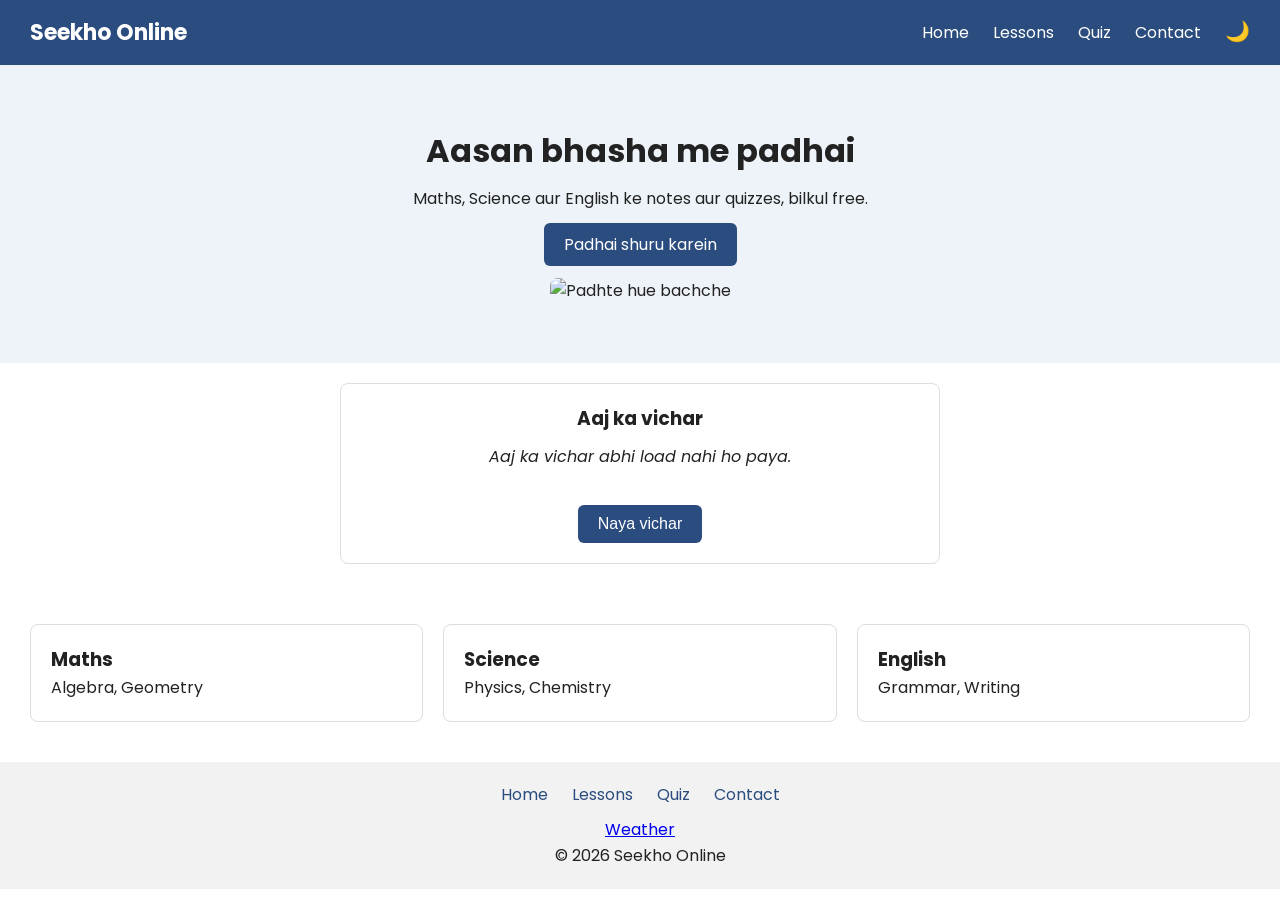
==== index.html @ 1260891e "Add files via upload" ====
<!DOCTYPE html>
<html lang="hi">

<head>
  <meta charset="UTF-8">
  <meta name="viewport" content="width=device-width, initial-scale=1.0">
  <title>Seekho Online</title>
  <meta name="description" content="Maths, Science aur English ke free notes aur quizzes, aasan bhasha me.">
<meta property="og:title" content="Seekho Online">
<meta property="og:description" content="Free notes aur quizzes, school ke students ke liye.">
<link rel="icon" href="data:image/svg+xml,<svg xmlns=%22http://www.w3.org/2000/svg%22 viewBox=%220 0 100 100%22><text y=%22.9em%22 font-size=%2290%22>📚</text></svg>">

<link rel="preconnect" href="https://fonts.googleapis.com">
<link rel="preconnect" href="https://fonts.gstatic.com" crossorigin>
<link href="https://fonts.googleapis.com/css2?family=Poppins:wght@400;600&display=swap" rel="stylesheet">
  <link rel="stylesheet" href="css/style.css">
</head>

<body>

  <header>
    <h1>Seekho Online</h1>
    <button id="menu-btn" aria-label="Menu">☰</button>
    <nav id="menu">
      <a href="index.html">Home</a>
      <a href="lessons.html">Lessons</a>
      <a href="quiz.html">Quiz</a>
      <a href="contact.html">Contact</a>
      <button id="theme-btn" aria-label="Dark mode">🌙</button>
    </nav>
  </header>

  <main>
    <section class="hero">
      <h2>Aasan bhasha me padhai</h2>
      <p>Maths, Science aur English ke notes aur quizzes, bilkul free.</p>
      <a class="btn" href="lessons.html">Padhai shuru karein</a>
      <br>
  <img src="https://cpschool.edu.in/wp-content/uploads/elementor/thumbs/CBSE-School-rpfehbsnw2nti6j7yfsm6spt6lxiiz3v4mn1lqdlkg.jpg" alt="Padhte hue bachche" class="hero-img">
    </section>

    <section class="quote-box">
      <h3>Aaj ka vichar</h3>
      <p id="quote-text">Load ho raha hai...</p>
      <small id="quote-author"></small>
      <br>
<button id="new-quote" class="btn">Naya vichar</button>
    </section>

    <section class="subjects">
      <div class="card">
        <h3>Maths</h3>
        <p>Algebra, Geometry</p>
      </div>
      <div class="card">
        <h3>Science</h3>
        <p>Physics, Chemistry</p>
      </div>
      <div class="card">
        <h3>English</h3>
        <p>Grammar, Writing</p>
      </div>
    </section>
  </main>

  <footer>
  <nav class="footer-links">
    <a href="index.html">Home</a>
    <a href="lessons.html">Lessons</a>
    <a href="quiz.html">Quiz</a>
    <a href="contact.html">Contact</a>
  </nav>
  <a href="weather.html">Weather</a>
  <p>&copy; 2026 Seekho Online</p>
</footer>

  <script src="js/script.js"></script>
  <script src="js/quote.js"></script>

</body>

</html>
---- css/style.css ----
* {
  margin: 0;
  padding: 0;
  box-sizing: border-box;
}

body {
  font-family: Arial, sans-serif;
  line-height: 1.6;
  color: #222;
}

header {
  background: #2b4c7e;
  color: white;
  padding: 15px 30px;
  display: flex;
  justify-content: space-between;
  align-items: center;
}

nav a {
  color: white;
  text-decoration: none;
  margin-left: 20px;
}

nav a:hover {
  text-decoration: underline;
}

.hero {
  text-align: center;
  padding: 60px 20px;
  background: #eef3fa;
}

.hero p {
  margin: 10px 0 20px;
}

.btn {
  background: #2b4c7e;
  color: white;
  padding: 10px 20px;
  border-radius: 6px;
  text-decoration: none;
}

.subjects {
  display: flex;
  gap: 20px;
  padding: 40px 30px;
  flex-wrap: wrap;
}

.card {
  flex: 1;
  min-width: 200px;
  padding: 20px;
  border: 1px solid #ddd;
  border-radius: 8px;
}

footer {
  text-align: center;
  padding: 20px;
  background: #f2f2f2;
}

#menu-btn {
  display: none;
  background: none;
  border: none;
  color: white;
  font-size: 28px;
  cursor: pointer;
}

@media (max-width: 600px) {
  header {
    flex-wrap: wrap;
  }

  #menu-btn {
    display: block;
  }

  nav {
    display: none;
    width: 100%;
  }

  nav.open {
    display: block;
  }

  nav a {
    display: block;
    margin: 0;
    padding: 10px 0;
  }


  .lessons {
    max-width: 800px;
    margin: 30px auto;
    padding: 0 20px;
  }

  .lesson {
    margin-bottom: 30px;
    padding: 20px;
    border-left: 4px solid #2b4c7e;
    background: #f9fbfe;
  }

  .lesson h2 {
    margin-bottom: 10px;
  }

  .lesson ul {
    margin-left: 20px;
  }
}

.quiz-box {
  max-width: 600px;
  margin: 30px auto;
  padding: 0 20px;
}

#progress {
  color: #666;
  margin-bottom: 10px;
}

#options button {
  display: block;
  width: 100%;
  text-align: left;
  padding: 12px;
  margin: 10px 0;
  border: 1px solid #ccc;
  border-radius: 6px;
  background: white;
  font-size: 16px;
  cursor: pointer;
}

#options button:hover {
  background: #eef3fa;
}

#options button.sahi {
  background: #c8f7c5;
  border-color: green;
}

#options button.galat {
  background: #f7c5c5;
  border-color: red;
}

#feedback {
  margin: 15px 0;
  font-weight: bold;
}

.btn {
  border: none;
  cursor: pointer;
  font-size: 16px;
}

.contact-box {
  max-width: 500px;
  margin: 30px auto;
  padding: 0 20px;
}

.contact-box label {
  display: block;
  margin-top: 15px;
  font-weight: bold;
}

.contact-box input,
.contact-box textarea {
  width: 100%;
  padding: 10px;
  margin-top: 5px;
  border: 1px solid #ccc;
  border-radius: 6px;
  font-size: 16px;
  font-family: inherit;
}

.contact-box input.invalid,
.contact-box textarea.invalid {
  border-color: red;
}

.error {
  color: red;
  display: block;
  min-height: 18px;
}

#contact-form .btn {
  margin-top: 15px;
}

#success {
  margin-top: 20px;
  color: green;
  font-weight: bold;
}

#theme-btn {
  background: none;
  border: none;
  font-size: 20px;
  cursor: pointer;
  margin-left: 20px;
}

body.dark {
  background: #121212;
  color: #eee;
}

body.dark .hero {
  background: #1e1e1e;
}

body.dark .card,
body.dark .lesson {
  background: #1e1e1e;
  border-color: #444;
}

body.dark #options button {
  background: #1e1e1e;
  color: #eee;
  border-color: #555;
}

body.dark .contact-box input,
body.dark .contact-box textarea {
  background: #1e1e1e;
  color: #eee;
  border-color: #555;
}

body.dark footer {
  background: #1e1e1e;
}

#search {
  width: 100%;
  padding: 12px;
  margin-bottom: 20px;
  border: 1px solid #ccc;
  border-radius: 6px;
  font-size: 16px;
}

#no-result {
  color: #c00;
  font-weight: bold;
}

body.dark #search {
  background: #1e1e1e;
  color: #eee;
  border-color: #555;
}

.cat-btn {
  display: block;
  width: 100%;
  margin: 10px 0;
  padding: 14px;
}

#timer {
  font-weight: bold;
  margin-bottom: 10px;
}

#timer.urgent {
  color: red;
}

.quote-box {
  max-width: 600px;
  margin: 20px auto;
  padding: 20px;
  text-align: center;
  border: 1px solid #ddd;
  border-radius: 8px;
}

#quote-text {
  font-style: italic;
  margin: 10px 0;
}

body.dark .quote-box {
  background: #1e1e1e;
  border-color: #444;
}

body {
  font-family: "Poppins", Arial, sans-serif;
}

.card,
.lesson {
  transition: transform 0.2s, box-shadow 0.2s;
}

.card:hover {
  transform: translateY(-4px);
  box-shadow: 0 6px 16px rgba(0, 0, 0, 0.12);
}

.footer-links {
  margin-bottom: 10px;
}

.footer-links a {
  color: #2b4c7e;
  text-decoration: none;
  margin: 0 10px;
}

.footer-links a:hover {
  text-decoration: underline;
}

body.dark .footer-links a {
  color: #9ec1ff;
}

header h1 {
  font-size: 22px;
}

.hero h2 {
  font-size: 32px;
}

.hero-img {
  max-width: 100%;
  height: auto;
  border-radius: 8px;
  margin-top: 20px;
}

.card,
.lesson {
  transition: transform 0.2s, box-shadow 0.2s;
}

.card:hover {
  transform: translateY(-4px);
  box-shadow: 0 6px 16px rgba(0, 0, 0, 0.12);
}

#filter-box {
  display: flex;
  gap: 10px;
  flex-wrap: wrap;
  margin-bottom: 15px;
}

.filter-btn {
  padding: 8px 16px;
  border: 1px solid #2b4c7e;
  background: white;
  color: #2b4c7e;
  border-radius: 20px;
  cursor: pointer;
  font-size: 15px;
}

.filter-btn.active {
  background: #2b4c7e;
  color: white;
}

body.dark .filter-btn {
  background: #1e1e1e;
  color: #9ec1ff;
  border-color: #9ec1ff;
}

body.dark .filter-btn.active {
  background: #9ec1ff;
  color: #121212;
}

.weather-box {
  max-width: 500px;
  margin: 30px auto;
  padding: 0 20px;
}

.weather-search {
  display: flex;
  gap: 10px;
  margin: 15px 0;
}

.weather-search input {
  flex: 1;
  padding: 10px;
  border: 1px solid #ccc;
  border-radius: 6px;
  font-size: 16px;
  font-family: inherit;
}

#weather-msg {
  margin: 10px 0;
  font-weight: bold;
}

#weather-card {
  padding: 20px;
  text-align: center;
  border: 1px solid #ddd;
  border-radius: 8px;
  background: #eef3fa;
}

#w-temp {
  font-size: 40px;
  font-weight: bold;
  margin: 10px 0;
}

body.dark .weather-search input {
  background: #1e1e1e;
  color: #eee;
  border-color: #555;
}

body.dark #weather-card {
  background: #1e1e1e;
  border-color: #444;
}
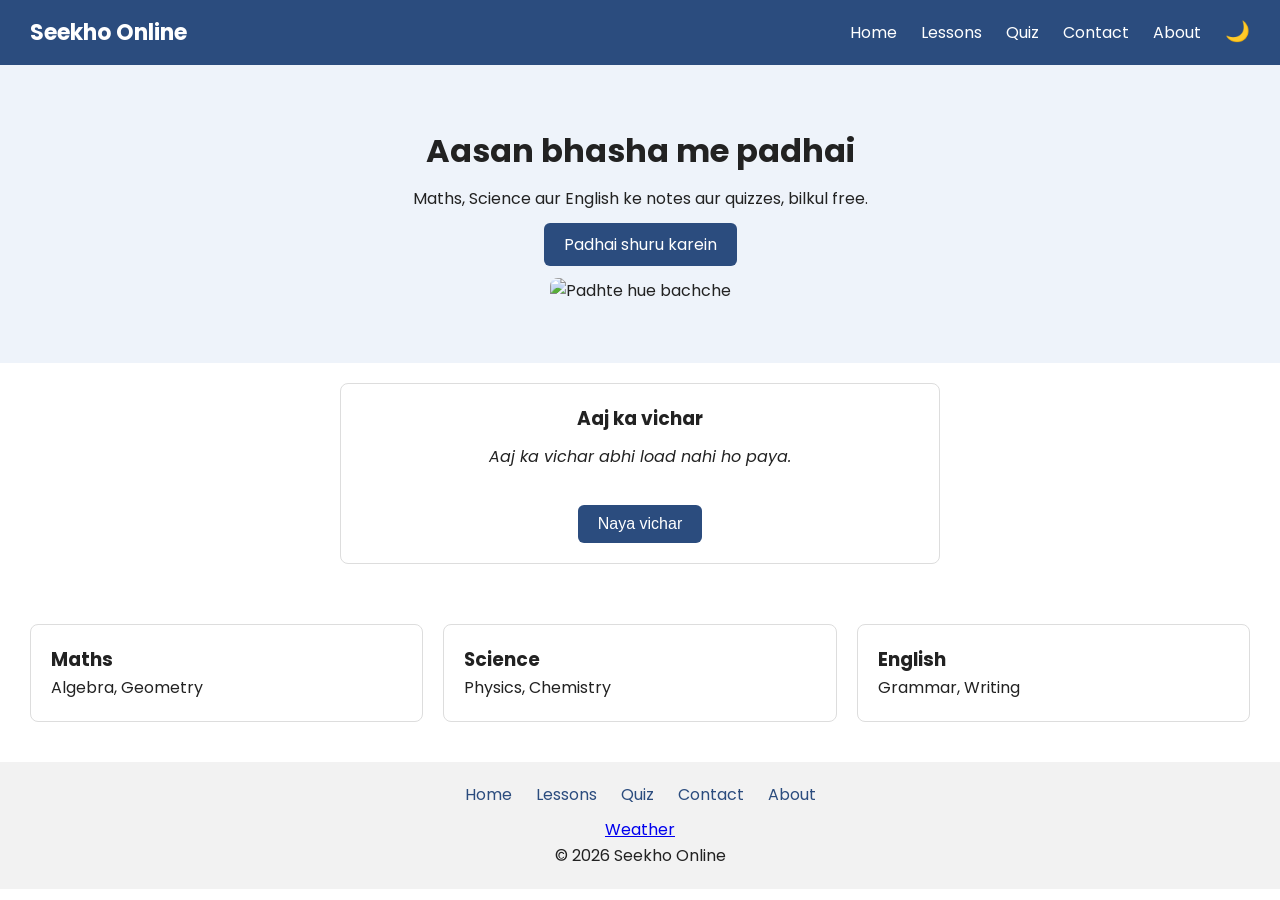
==== commit 00ff7422: "Add files via upload" ====
--- a/index.html
+++ b/index.html
@@ -26,6 +26,7 @@
       <a href="lessons.html">Lessons</a>
       <a href="quiz.html">Quiz</a>
       <a href="contact.html">Contact</a>
+      <a href="about.html">About</a>
       <button id="theme-btn" aria-label="Dark mode">🌙</button>
     </nav>
   </header>
@@ -69,6 +70,7 @@
     <a href="lessons.html">Lessons</a>
     <a href="quiz.html">Quiz</a>
     <a href="contact.html">Contact</a>
+    <a href="about.html">About</a>
   </nav>
   <a href="weather.html">Weather</a>
   <p>&copy; 2026 Seekho Online</p>
--- a/css/style.css
+++ b/css/style.css
@@ -451,4 +451,104 @@
 body.dark #weather-card {
   background: #1e1e1e;
   border-color: #444;
+}
+
+#progress-box {
+  margin-bottom: 20px;
+}
+
+#progress-text {
+  font-weight: bold;
+  margin-bottom: 6px;
+}
+
+.bar {
+  height: 12px;
+  background: #ddd;
+  border-radius: 6px;
+  overflow: hidden;
+}
+
+#bar-fill {
+  height: 100%;
+  width: 0;
+  background: #2b8a3e;
+  transition: width 0.3s;
+}
+
+.done-btn {
+  margin-top: 10px;
+  padding: 8px 14px;
+  border: 1px solid #2b4c7e;
+  background: white;
+  color: #2b4c7e;
+  border-radius: 6px;
+  cursor: pointer;
+  font-size: 14px;
+}
+
+.done-btn.done {
+  background: #2b8a3e;
+  border-color: #2b8a3e;
+  color: white;
+}
+
+body.dark .bar {
+  background: #444;
+}
+
+body.dark .done-btn {
+  background: #1e1e1e;
+  color: #9ec1ff;
+  border-color: #9ec1ff;
+}
+
+body.dark .done-btn.done {
+  background: #2b8a3e;
+  color: white;
+  border-color: #2b8a3e;
+}
+
+.read-link {
+  display: inline-block;
+  margin-top: 10px;
+  margin-right: 12px;
+  color: #2b4c7e;
+  font-weight: bold;
+  text-decoration: none;
+}
+
+.read-link:hover {
+  text-decoration: underline;
+}
+
+body.dark .read-link {
+  color: #9ec1ff;
+}
+
+.about-box {
+  max-width: 700px;
+  margin: 30px auto;
+  padding: 0 20px;
+}
+
+.about-box h2 {
+  margin-bottom: 15px;
+}
+
+.about-box h3 {
+  margin: 25px 0 8px;
+  color: #2b4c7e;
+}
+
+.about-box ul {
+  margin-left: 20px;
+}
+
+.about-box li {
+  margin-bottom: 6px;
+}
+
+body.dark .about-box h3 {
+  color: #9ec1ff;
 }
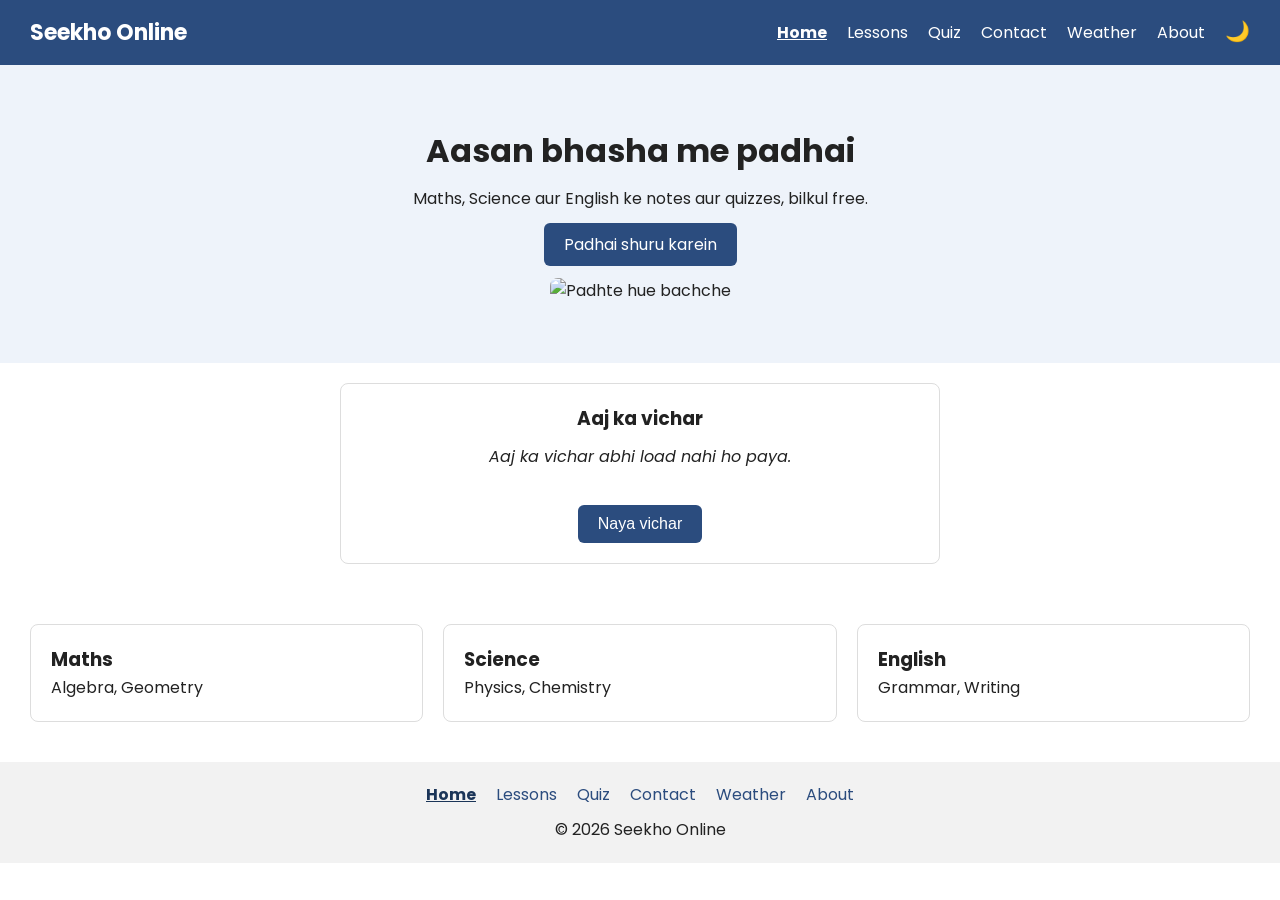
==== commit 7faadbd4: "Add files via upload" ====
--- a/index.html
+++ b/index.html
@@ -6,30 +6,20 @@
   <meta name="viewport" content="width=device-width, initial-scale=1.0">
   <title>Seekho Online</title>
   <meta name="description" content="Maths, Science aur English ke free notes aur quizzes, aasan bhasha me.">
-<meta property="og:title" content="Seekho Online">
-<meta property="og:description" content="Free notes aur quizzes, school ke students ke liye.">
-<link rel="icon" href="data:image/svg+xml,<svg xmlns=%22http://www.w3.org/2000/svg%22 viewBox=%220 0 100 100%22><text y=%22.9em%22 font-size=%2290%22>📚</text></svg>">
+  <meta property="og:title" content="Seekho Online">
+  <meta property="og:description" content="Free notes aur quizzes, school ke students ke liye.">
+  <link rel="icon"
+    href="data:image/svg+xml,<svg xmlns=%22http://www.w3.org/2000/svg%22 viewBox=%220 0 100 100%22><text y=%22.9em%22 font-size=%2290%22>📚</text></svg>">
 
-<link rel="preconnect" href="https://fonts.googleapis.com">
-<link rel="preconnect" href="https://fonts.gstatic.com" crossorigin>
-<link href="https://fonts.googleapis.com/css2?family=Poppins:wght@400;600&display=swap" rel="stylesheet">
+  <link rel="preconnect" href="https://fonts.googleapis.com">
+  <link rel="preconnect" href="https://fonts.gstatic.com" crossorigin>
+  <link href="https://fonts.googleapis.com/css2?family=Poppins:wght@400;600&display=swap" rel="stylesheet">
   <link rel="stylesheet" href="css/style.css">
 </head>
 
 <body>
 
-  <header>
-    <h1>Seekho Online</h1>
-    <button id="menu-btn" aria-label="Menu">☰</button>
-    <nav id="menu">
-      <a href="index.html">Home</a>
-      <a href="lessons.html">Lessons</a>
-      <a href="quiz.html">Quiz</a>
-      <a href="contact.html">Contact</a>
-      <a href="about.html">About</a>
-      <button id="theme-btn" aria-label="Dark mode">🌙</button>
-    </nav>
-  </header>
+  <header id="site-header"></header>
 
   <main>
     <section class="hero">
@@ -37,7 +27,9 @@
       <p>Maths, Science aur English ke notes aur quizzes, bilkul free.</p>
       <a class="btn" href="lessons.html">Padhai shuru karein</a>
       <br>
-  <img src="https://cpschool.edu.in/wp-content/uploads/elementor/thumbs/CBSE-School-rpfehbsnw2nti6j7yfsm6spt6lxiiz3v4mn1lqdlkg.jpg" alt="Padhte hue bachche" class="hero-img">
+      <img
+        src="https://cpschool.edu.in/wp-content/uploads/elementor/thumbs/CBSE-School-rpfehbsnw2nti6j7yfsm6spt6lxiiz3v4mn1lqdlkg.jpg"
+        alt="Padhte hue bachche" class="hero-img">
     </section>
 
     <section class="quote-box">
@@ -45,7 +37,7 @@
       <p id="quote-text">Load ho raha hai...</p>
       <small id="quote-author"></small>
       <br>
-<button id="new-quote" class="btn">Naya vichar</button>
+      <button id="new-quote" class="btn">Naya vichar</button>
     </section>
 
     <section class="subjects">
@@ -64,18 +56,10 @@
     </section>
   </main>
 
-  <footer>
-  <nav class="footer-links">
-    <a href="index.html">Home</a>
-    <a href="lessons.html">Lessons</a>
-    <a href="quiz.html">Quiz</a>
-    <a href="contact.html">Contact</a>
-    <a href="about.html">About</a>
-  </nav>
-  <a href="weather.html">Weather</a>
-  <p>&copy; 2026 Seekho Online</p>
-</footer>
+  <footer id="site-footer"></footer>
 
+
+  <script src="js/layout.js"></script>
   <script src="js/script.js"></script>
   <script src="js/quote.js"></script>
 
--- a/css/style.css
+++ b/css/style.css
@@ -551,4 +551,8 @@
 
 body.dark .about-box h3 {
   color: #9ec1ff;
-}+}
+
+nav a.active { font-weight: bold; text-decoration: underline; }
+.footer-links a.active { color: #1b3558; }
+body.dark .footer-links a.active { color: #ffffff; }
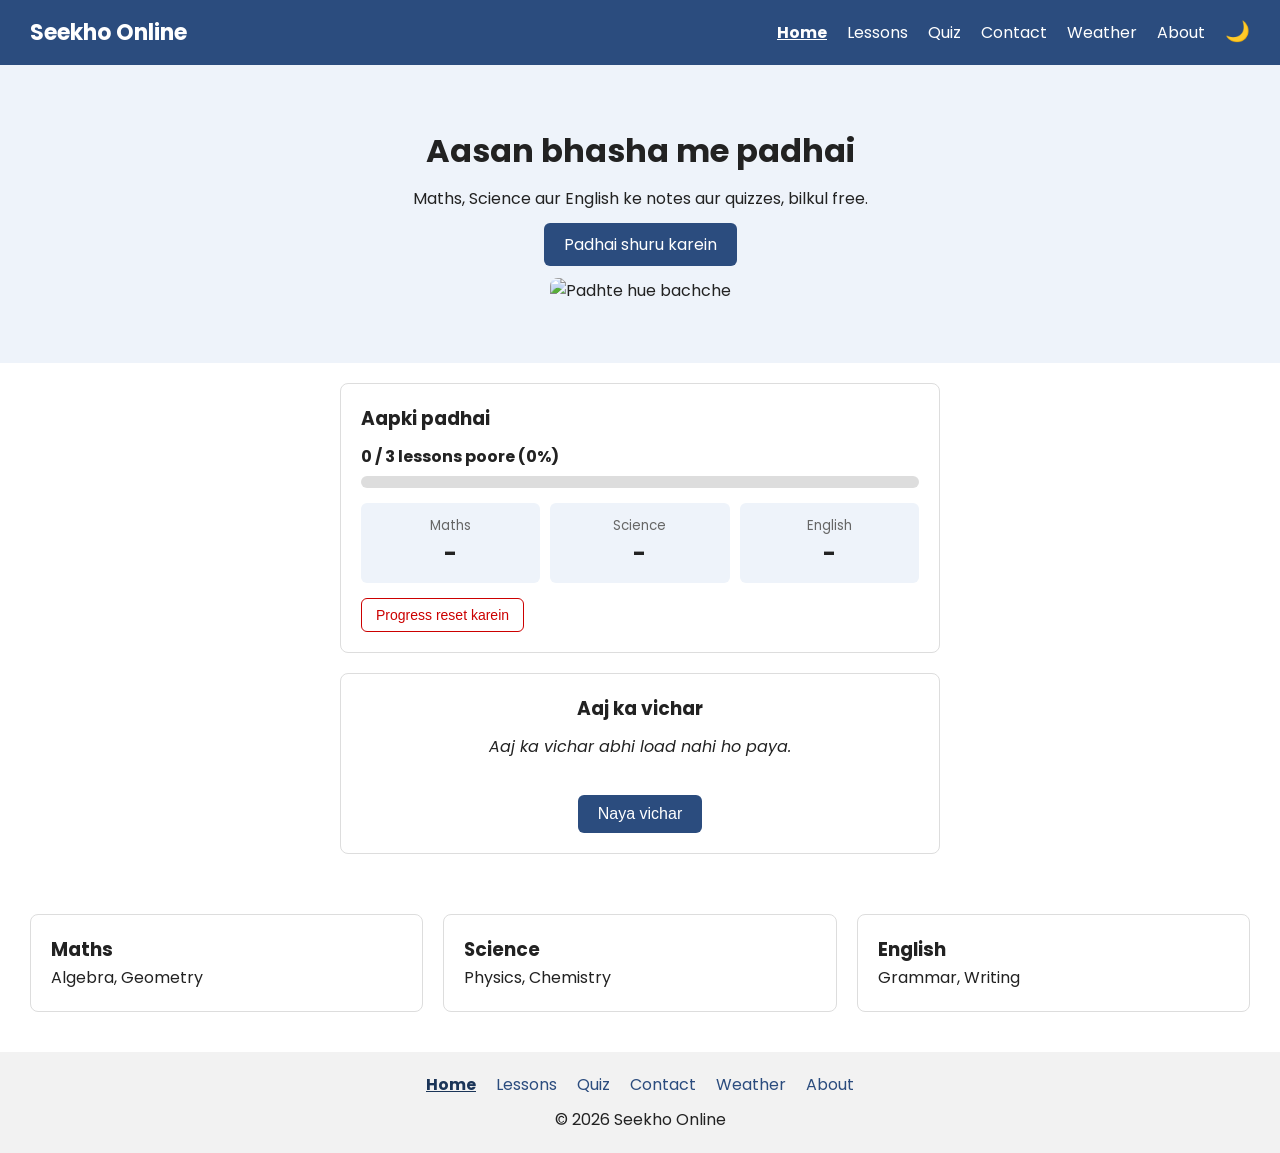
==== commit a4ef9223: "Add files via upload" ====
--- a/index.html
+++ b/index.html
@@ -32,6 +32,30 @@
         alt="Padhte hue bachche" class="hero-img">
     </section>
 
+<section class="dashboard">
+  <h3>Aapki padhai</h3>
+
+  <p id="home-progress-text"></p>
+  <div class="bar"><div id="home-bar-fill"></div></div>
+
+  <div class="score-grid">
+    <div class="score-card">
+      <small>Maths</small>
+      <strong id="best-maths">-</strong>
+    </div>
+    <div class="score-card">
+      <small>Science</small>
+      <strong id="best-science">-</strong>
+    </div>
+    <div class="score-card">
+      <small>English</small>
+      <strong id="best-english">-</strong>
+    </div>
+  </div>
+    <button id="reset-btn" class="reset-btn">Progress reset karein</button>
+</section>
+
+
     <section class="quote-box">
       <h3>Aaj ka vichar</h3>
       <p id="quote-text">Load ho raha hai...</p>
@@ -61,7 +85,10 @@
 
   <script src="js/layout.js"></script>
   <script src="js/script.js"></script>
+  <script src="js/lessons-data.js"></script>
+  <script src="js/questions.js"></script>
   <script src="js/quote.js"></script>
+  <script src="js/dashboard.js"></script>
 
 </body>
 
--- a/css/style.css
+++ b/css/style.css
@@ -553,6 +553,112 @@
   color: #9ec1ff;
 }
 
-nav a.active { font-weight: bold; text-decoration: underline; }
-.footer-links a.active { color: #1b3558; }
-body.dark .footer-links a.active { color: #ffffff; }+nav a.active {
+  font-weight: bold;
+  text-decoration: underline;
+}
+
+.footer-links a.active {
+  color: #1b3558;
+}
+
+body.dark .footer-links a.active {
+  color: #ffffff;
+}
+
+#explain {
+  margin: 10px 0;
+  padding: 10px 12px;
+  background: #f9fbfe;
+  border-left: 4px solid #2b4c7e;
+  display: none;
+}
+
+body.dark #explain {
+  background: #1e1e1e;
+  border-left-color: #9ec1ff;
+}
+
+.dashboard {
+  max-width: 600px;
+  margin: 20px auto;
+  padding: 20px;
+  border: 1px solid #ddd;
+  border-radius: 8px;
+}
+
+.dashboard h3 {
+  margin-bottom: 10px;
+}
+
+#home-progress-text {
+  font-weight: bold;
+  margin-bottom: 6px;
+}
+
+#home-bar-fill {
+  height: 100%;
+  width: 0;
+  background: #2b8a3e;
+  transition: width 0.3s;
+}
+
+.score-grid {
+  display: flex;
+  gap: 10px;
+  margin-top: 15px;
+}
+
+.score-card {
+  flex: 1;
+  padding: 12px;
+  text-align: center;
+  background: #eef3fa;
+  border-radius: 6px;
+}
+
+.score-card small {
+  display: block;
+  color: #666;
+}
+
+.score-card strong {
+  font-size: 22px;
+}
+
+body.dark .dashboard {
+  border-color: #444;
+}
+
+body.dark .score-card {
+  background: #1e1e1e;
+}
+
+body.dark .score-card small {
+  color: #aaa;
+}
+
+.reset-btn {
+  margin-top: 15px;
+  padding: 8px 14px;
+  border: 1px solid #c00;
+  background: white;
+  color: #c00;
+  border-radius: 6px;
+  cursor: pointer;
+  font-size: 14px;
+}
+
+.reset-btn:hover {
+  background: #fdeaea;
+}
+
+body.dark .reset-btn {
+  background: #1e1e1e;
+  color: #ff8a8a;
+  border-color: #ff8a8a;
+}
+
+body.dark .reset-btn:hover {
+  background: #2a1a1a;
+}
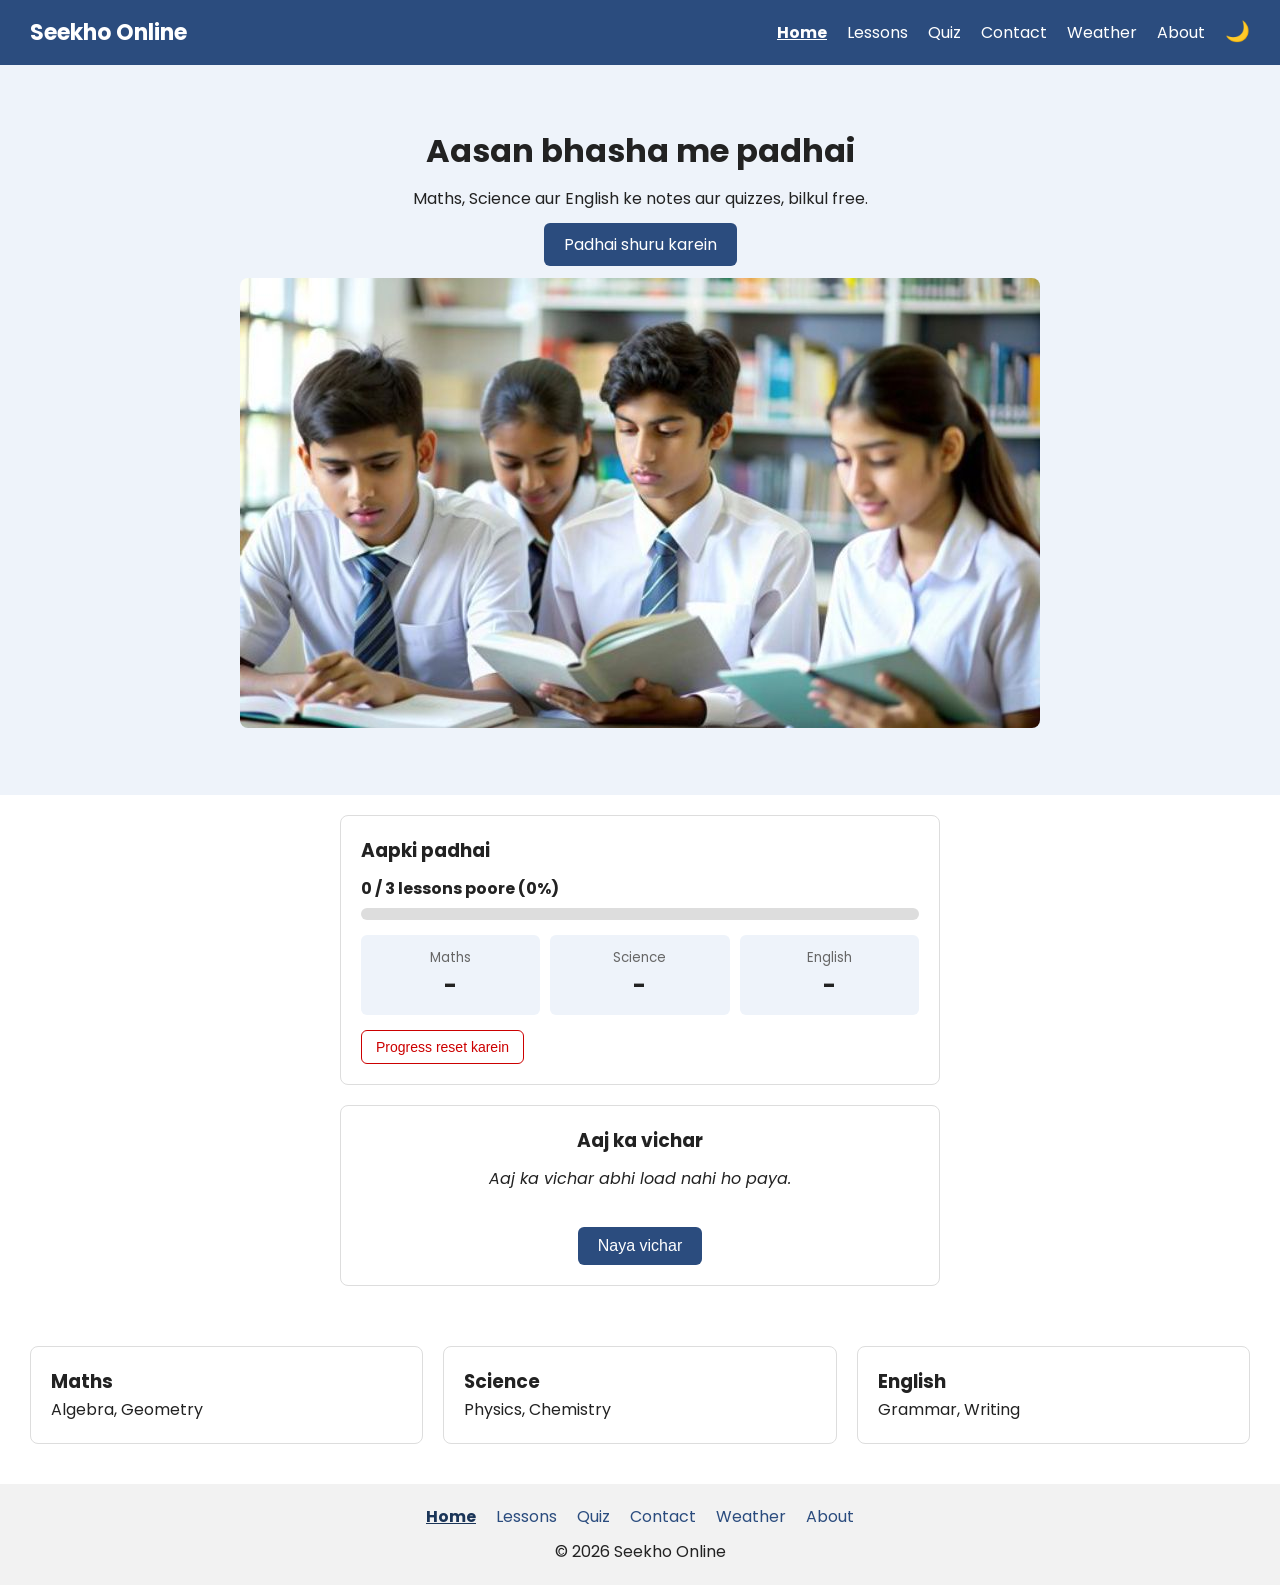
==== commit 65c4b580: "Add files via upload" ====
--- a/index.html
+++ b/index.html
@@ -13,7 +13,10 @@
 
   <link rel="preconnect" href="https://fonts.googleapis.com">
   <link rel="preconnect" href="https://fonts.gstatic.com" crossorigin>
-  <link href="https://fonts.googleapis.com/css2?family=Poppins:wght@400;600&display=swap" rel="stylesheet">
+  <link rel="stylesheet" href="https://fonts.googleapis.com/css2?family=Poppins:wght@400;600&display=swap" media="print" onload="this.media='all'">
+<noscript>
+  <link rel="stylesheet" href="https://fonts.googleapis.com/css2?family=Poppins:wght@400;600&display=swap">
+</noscript>
   <link rel="stylesheet" href="css/style.css">
 </head>
 
@@ -27,9 +30,7 @@
       <p>Maths, Science aur English ke notes aur quizzes, bilkul free.</p>
       <a class="btn" href="lessons.html">Padhai shuru karein</a>
       <br>
-      <img
-        src="https://cpschool.edu.in/wp-content/uploads/elementor/thumbs/CBSE-School-rpfehbsnw2nti6j7yfsm6spt6lxiiz3v4mn1lqdlkg.jpg"
-        alt="Padhte hue bachche" class="hero-img">
+      <img src="images/students.webp.jpg" alt="Padhte hue bachche" class="hero-img" width="800" height="450" fetchpriority="high">
     </section>
 
 <section class="dashboard">
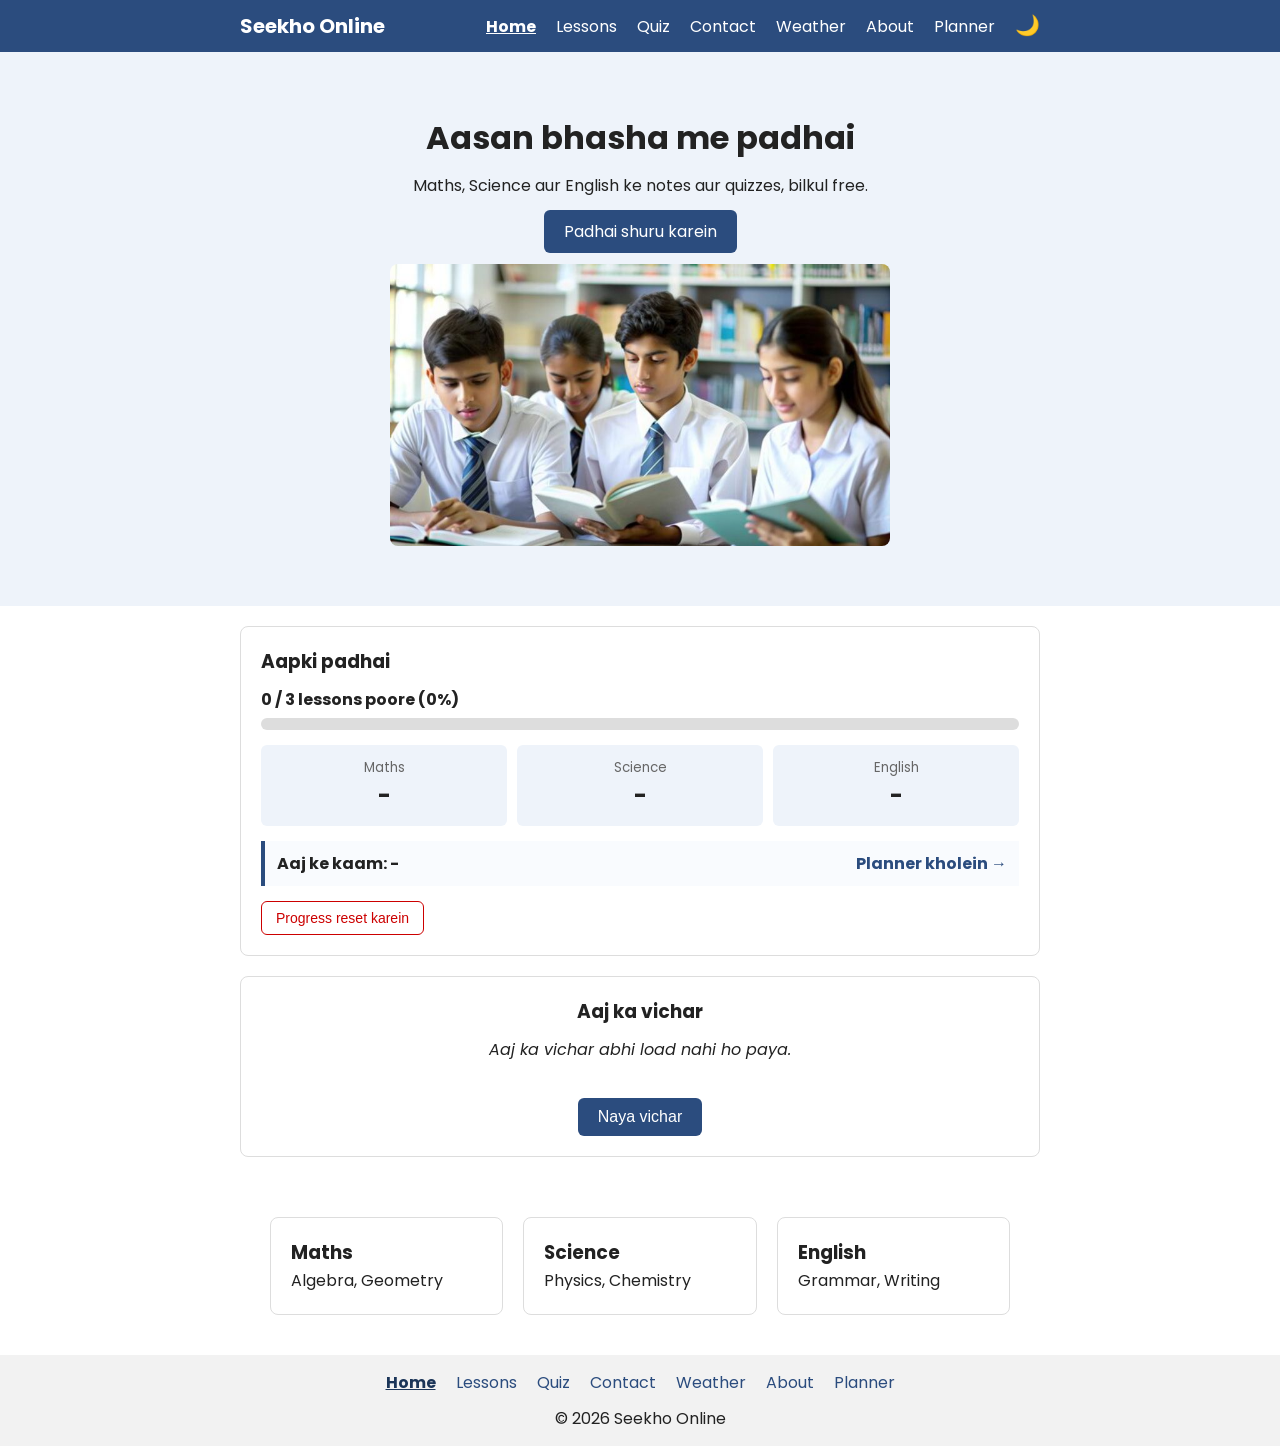
==== commit 8acd10c9: "Add files via upload" ====
--- a/index.html
+++ b/index.html
@@ -13,10 +13,7 @@
 
   <link rel="preconnect" href="https://fonts.googleapis.com">
   <link rel="preconnect" href="https://fonts.gstatic.com" crossorigin>
-  <link rel="stylesheet" href="https://fonts.googleapis.com/css2?family=Poppins:wght@400;600&display=swap" media="print" onload="this.media='all'">
-<noscript>
-  <link rel="stylesheet" href="https://fonts.googleapis.com/css2?family=Poppins:wght@400;600&display=swap">
-</noscript>
+  <link href="https://fonts.googleapis.com/css2?family=Poppins:wght@400;600&display=swap" rel="stylesheet">
   <link rel="stylesheet" href="css/style.css">
 </head>
 
@@ -30,31 +27,37 @@
       <p>Maths, Science aur English ke notes aur quizzes, bilkul free.</p>
       <a class="btn" href="lessons.html">Padhai shuru karein</a>
       <br>
-      <img src="images/students.webp.jpg" alt="Padhte hue bachche" class="hero-img" width="800" height="450" fetchpriority="high">
+      <img src="images/students.webp.jpg" alt="Padhte hue bachche" class="hero-img">
     </section>
 
-<section class="dashboard">
-  <h3>Aapki padhai</h3>
+    <section class="dashboard">
+      <h3>Aapki padhai</h3>
 
-  <p id="home-progress-text"></p>
-  <div class="bar"><div id="home-bar-fill"></div></div>
+      <p id="home-progress-text"></p>
+      <div class="bar">
+        <div id="home-bar-fill"></div>
+      </div>
 
-  <div class="score-grid">
-    <div class="score-card">
-      <small>Maths</small>
-      <strong id="best-maths">-</strong>
-    </div>
-    <div class="score-card">
-      <small>Science</small>
-      <strong id="best-science">-</strong>
-    </div>
-    <div class="score-card">
-      <small>English</small>
-      <strong id="best-english">-</strong>
-    </div>
-  </div>
-    <button id="reset-btn" class="reset-btn">Progress reset karein</button>
-</section>
+      <div class="score-grid">
+        <div class="score-card">
+          <small>Maths</small>
+          <strong id="best-maths">-</strong>
+        </div>
+        <div class="score-card">
+          <small>Science</small>
+          <strong id="best-science">-</strong>
+        </div>
+        <div class="score-card">
+          <small>English</small>
+          <strong id="best-english">-</strong>
+        </div>
+      </div>
+      <div class="planner-summary">
+        <span id="planner-summary-text">Aaj ke kaam: -</span>
+        <a href="planner.html" class="read-link">Planner kholein →</a>
+      </div>
+      <button id="reset-btn" class="reset-btn">Progress reset karein</button>
+    </section>
 
 
     <section class="quote-box">
@@ -66,19 +69,19 @@
     </section>
 
     <section class="subjects">
-      <div class="card">
-        <h3>Maths</h3>
-        <p>Algebra, Geometry</p>
-      </div>
-      <div class="card">
-        <h3>Science</h3>
-        <p>Physics, Chemistry</p>
-      </div>
-      <div class="card">
-        <h3>English</h3>
-        <p>Grammar, Writing</p>
-      </div>
-    </section>
+  <a class="card" href="lessons.html?subject=Maths">
+    <h3>Maths</h3>
+    <p>Algebra, Geometry</p>
+  </a>
+  <a class="card" href="lessons.html?subject=Science">
+    <h3>Science</h3>
+    <p>Physics, Chemistry</p>
+  </a>
+  <a class="card" href="lessons.html?subject=English">
+    <h3>English</h3>
+    <p>Grammar, Writing</p>
+  </a>
+</section>
   </main>
 
   <footer id="site-footer"></footer>
--- a/css/style.css
+++ b/css/style.css
@@ -1,3 +1,4 @@
+/* ===== Base ===== */
 * {
   margin: 0;
   padding: 0;
@@ -5,18 +6,50 @@
 }
 
 body {
-  font-family: Arial, sans-serif;
+  font-family: "Poppins", Arial, sans-serif;
   line-height: 1.6;
   color: #222;
 }
 
+.btn {
+  background: #2b4c7e;
+  color: white;
+  padding: 10px 20px;
+  border-radius: 6px;
+  text-decoration: none;
+  border: none;
+  cursor: pointer;
+  font-size: 16px;
+}
+
+.read-link {
+  display: inline-block;
+  margin-top: 10px;
+  margin-right: 12px;
+  color: #2b4c7e;
+  font-weight: bold;
+  text-decoration: none;
+}
+
+.read-link:hover {
+  text-decoration: underline;
+}
+
+/* ===== Header ===== */
 header {
   background: #2b4c7e;
   color: white;
-  padding: 15px 30px;
+  padding: 10px max(20px, calc((100% - 800px) / 2));
   display: flex;
   justify-content: space-between;
   align-items: center;
+  position: sticky;
+  top: 0;
+  z-index: 100;
+}
+
+header h1 {
+  font-size: 20px;
 }
 
 nav a {
@@ -29,22 +62,74 @@
   text-decoration: underline;
 }
 
+nav a.active {
+  font-weight: bold;
+  text-decoration: underline;
+}
+
+#menu-btn {
+  display: none;
+  background: none;
+  border: none;
+  color: white;
+  font-size: 28px;
+  cursor: pointer;
+}
+
+#theme-btn {
+  background: none;
+  border: none;
+  font-size: 20px;
+  cursor: pointer;
+  margin-left: 20px;
+}
+
+/* ===== Footer ===== */
+footer {
+  text-align: center;
+  padding: 15px max(20px, calc((100% - 800px) / 2));
+  background: #f2f2f2;
+}
+
+.footer-links {
+  margin-bottom: 10px;
+}
+
+.footer-links a {
+  color: #2b4c7e;
+  text-decoration: none;
+  margin: 0 10px;
+}
+
+.footer-links a:hover {
+  text-decoration: underline;
+}
+
+.footer-links a.active {
+  color: #1b3558;
+}
+
+/* ===== Home ===== */
 .hero {
   text-align: center;
   padding: 60px 20px;
   background: #eef3fa;
 }
 
+.hero h2 {
+  font-size: 32px;
+}
+
 .hero p {
   margin: 10px 0 20px;
 }
 
-.btn {
-  background: #2b4c7e;
-  color: white;
-  padding: 10px 20px;
-  border-radius: 6px;
-  text-decoration: none;
+.hero-img {
+  max-width: 500px;
+  height: auto;
+  display: block;
+  margin: 20px auto 0;
+  border-radius: 8px;
 }
 
 .subjects {
@@ -52,6 +137,8 @@
   gap: 20px;
   padding: 40px 30px;
   flex-wrap: wrap;
+  max-width: 800px;
+  margin: 0 auto;
 }
 
 .card {
@@ -62,77 +149,244 @@
   border-radius: 8px;
 }
 
-footer {
+a.card {
+  display: block;
+  color: inherit;
+  text-decoration: none;
+}
+
+.card,
+.lesson {
+  transition: transform 0.2s, box-shadow 0.2s;
+}
+
+.card:hover {
+  transform: translateY(-4px);
+  box-shadow: 0 6px 16px rgba(0, 0, 0, 0.12);
+}
+
+.quote-box {
+  max-width: 800px;
+  margin: 20px auto;
+  padding: 20px;
   text-align: center;
+  border: 1px solid #ddd;
+  border-radius: 8px;
+}
+
+#quote-text {
+  font-style: italic;
+  margin: 10px 0;
+}
+
+/* ===== Dashboard ===== */
+.dashboard {
+  max-width: 800px;
+  margin: 20px auto;
   padding: 20px;
-  background: #f2f2f2;
-}
-
-#menu-btn {
-  display: none;
-  background: none;
-  border: none;
+  border: 1px solid #ddd;
+  border-radius: 8px;
+}
+
+.dashboard h3 {
+  margin-bottom: 10px;
+}
+
+#home-progress-text {
+  font-weight: bold;
+  margin-bottom: 6px;
+}
+
+#home-bar-fill {
+  height: 100%;
+  width: 0;
+  background: #2b8a3e;
+  transition: width 0.3s;
+}
+
+.score-grid {
+  display: flex;
+  gap: 10px;
+  margin-top: 15px;
+}
+
+.score-card {
+  flex: 1;
+  padding: 12px;
+  text-align: center;
+  background: #eef3fa;
+  border-radius: 6px;
+}
+
+.score-card small {
+  display: block;
+  color: #666;
+}
+
+.score-card strong {
+  font-size: 22px;
+}
+
+.planner-summary {
+  display: flex;
+  justify-content: space-between;
+  align-items: center;
+  flex-wrap: wrap;
+  gap: 8px;
+  margin-top: 15px;
+  padding: 10px 12px;
+  background: #f9fbfe;
+  border-left: 4px solid #2b4c7e;
+}
+
+#planner-summary-text {
+  font-weight: bold;
+}
+
+.planner-summary .read-link {
+  margin: 0;
+}
+
+.reset-btn {
+  margin-top: 15px;
+  padding: 8px 14px;
+  border: 1px solid #c00;
+  background: white;
+  color: #c00;
+  border-radius: 6px;
+  cursor: pointer;
+  font-size: 14px;
+}
+
+.reset-btn:hover {
+  background: #fdeaea;
+}
+
+/* ===== Lessons ===== */
+.lessons,
+.lesson-page {
+  max-width: 760px;
+  margin: 30px auto;
+  padding: 0 20px;
+}
+
+.lesson {
+  margin-bottom: 30px;
+  padding: 20px;
+  border-left: 4px solid #2b4c7e;
+  background: #f9fbfe;
+}
+
+.lesson h2 {
+  margin-bottom: 10px;
+}
+
+.lesson ul {
+  margin-left: 20px;
+}
+
+#search {
+  width: 100%;
+  padding: 12px;
+  margin-bottom: 20px;
+  border: 1px solid #ccc;
+  border-radius: 6px;
+  font-size: 16px;
+}
+
+#no-result {
+  color: #c00;
+  font-weight: bold;
+}
+
+#filter-box {
+  display: flex;
+  gap: 10px;
+  flex-wrap: wrap;
+  margin-bottom: 15px;
+}
+
+.filter-btn {
+  padding: 8px 16px;
+  border: 1px solid #2b4c7e;
+  background: white;
+  color: #2b4c7e;
+  border-radius: 20px;
+  cursor: pointer;
+  font-size: 15px;
+}
+
+.filter-btn.active {
+  background: #2b4c7e;
   color: white;
-  font-size: 28px;
-  cursor: pointer;
-}
-
-@media (max-width: 600px) {
-  header {
-    flex-wrap: wrap;
-  }
-
-  #menu-btn {
-    display: block;
-  }
-
-  nav {
-    display: none;
-    width: 100%;
-  }
-
-  nav.open {
-    display: block;
-  }
-
-  nav a {
-    display: block;
-    margin: 0;
-    padding: 10px 0;
-  }
-
-
-  .lessons {
-    max-width: 800px;
-    margin: 30px auto;
-    padding: 0 20px;
-  }
-
-  .lesson {
-    margin-bottom: 30px;
-    padding: 20px;
-    border-left: 4px solid #2b4c7e;
-    background: #f9fbfe;
-  }
-
-  .lesson h2 {
-    margin-bottom: 10px;
-  }
-
-  .lesson ul {
-    margin-left: 20px;
-  }
-}
-
+}
+
+#progress-box {
+  margin-bottom: 20px;
+}
+
+#progress-text {
+  font-weight: bold;
+  margin-bottom: 6px;
+}
+
+.bar {
+  height: 12px;
+  background: #ddd;
+  border-radius: 6px;
+  overflow: hidden;
+}
+
+#bar-fill {
+  height: 100%;
+  width: 0;
+  background: #2b8a3e;
+  transition: width 0.3s;
+}
+
+.done-btn {
+  margin-top: 10px;
+  padding: 8px 14px;
+  border: 1px solid #2b4c7e;
+  background: white;
+  color: #2b4c7e;
+  border-radius: 6px;
+  cursor: pointer;
+  font-size: 14px;
+}
+
+.done-btn.done {
+  background: #2b8a3e;
+  border-color: #2b8a3e;
+  color: white;
+}
+
+/* ===== Quiz ===== */
 .quiz-box {
   max-width: 600px;
   margin: 30px auto;
   padding: 0 20px;
 }
 
+.cat-btn {
+  display: block;
+  width: 100%;
+  margin: 10px 0;
+  padding: 14px;
+}
+
 #progress {
   color: #666;
   margin-bottom: 10px;
+}
+
+#timer {
+  font-weight: bold;
+  margin-bottom: 10px;
+}
+
+#timer.urgent {
+  color: red;
 }
 
 #options button {
@@ -167,12 +421,15 @@
   font-weight: bold;
 }
 
-.btn {
-  border: none;
-  cursor: pointer;
-  font-size: 16px;
-}
-
+#explain {
+  margin: 10px 0;
+  padding: 10px 12px;
+  background: #f9fbfe;
+  border-left: 4px solid #2b4c7e;
+  display: none;
+}
+
+/* ===== Contact ===== */
 .contact-box {
   max-width: 500px;
   margin: 30px auto;
@@ -217,191 +474,7 @@
   font-weight: bold;
 }
 
-#theme-btn {
-  background: none;
-  border: none;
-  font-size: 20px;
-  cursor: pointer;
-  margin-left: 20px;
-}
-
-body.dark {
-  background: #121212;
-  color: #eee;
-}
-
-body.dark .hero {
-  background: #1e1e1e;
-}
-
-body.dark .card,
-body.dark .lesson {
-  background: #1e1e1e;
-  border-color: #444;
-}
-
-body.dark #options button {
-  background: #1e1e1e;
-  color: #eee;
-  border-color: #555;
-}
-
-body.dark .contact-box input,
-body.dark .contact-box textarea {
-  background: #1e1e1e;
-  color: #eee;
-  border-color: #555;
-}
-
-body.dark footer {
-  background: #1e1e1e;
-}
-
-#search {
-  width: 100%;
-  padding: 12px;
-  margin-bottom: 20px;
-  border: 1px solid #ccc;
-  border-radius: 6px;
-  font-size: 16px;
-}
-
-#no-result {
-  color: #c00;
-  font-weight: bold;
-}
-
-body.dark #search {
-  background: #1e1e1e;
-  color: #eee;
-  border-color: #555;
-}
-
-.cat-btn {
-  display: block;
-  width: 100%;
-  margin: 10px 0;
-  padding: 14px;
-}
-
-#timer {
-  font-weight: bold;
-  margin-bottom: 10px;
-}
-
-#timer.urgent {
-  color: red;
-}
-
-.quote-box {
-  max-width: 600px;
-  margin: 20px auto;
-  padding: 20px;
-  text-align: center;
-  border: 1px solid #ddd;
-  border-radius: 8px;
-}
-
-#quote-text {
-  font-style: italic;
-  margin: 10px 0;
-}
-
-body.dark .quote-box {
-  background: #1e1e1e;
-  border-color: #444;
-}
-
-body {
-  font-family: "Poppins", Arial, sans-serif;
-}
-
-.card,
-.lesson {
-  transition: transform 0.2s, box-shadow 0.2s;
-}
-
-.card:hover {
-  transform: translateY(-4px);
-  box-shadow: 0 6px 16px rgba(0, 0, 0, 0.12);
-}
-
-.footer-links {
-  margin-bottom: 10px;
-}
-
-.footer-links a {
-  color: #2b4c7e;
-  text-decoration: none;
-  margin: 0 10px;
-}
-
-.footer-links a:hover {
-  text-decoration: underline;
-}
-
-body.dark .footer-links a {
-  color: #9ec1ff;
-}
-
-header h1 {
-  font-size: 22px;
-}
-
-.hero h2 {
-  font-size: 32px;
-}
-
-.hero-img {
-  max-width: 100%;
-  height: auto;
-  border-radius: 8px;
-  margin-top: 20px;
-}
-
-.card,
-.lesson {
-  transition: transform 0.2s, box-shadow 0.2s;
-}
-
-.card:hover {
-  transform: translateY(-4px);
-  box-shadow: 0 6px 16px rgba(0, 0, 0, 0.12);
-}
-
-#filter-box {
-  display: flex;
-  gap: 10px;
-  flex-wrap: wrap;
-  margin-bottom: 15px;
-}
-
-.filter-btn {
-  padding: 8px 16px;
-  border: 1px solid #2b4c7e;
-  background: white;
-  color: #2b4c7e;
-  border-radius: 20px;
-  cursor: pointer;
-  font-size: 15px;
-}
-
-.filter-btn.active {
-  background: #2b4c7e;
-  color: white;
-}
-
-body.dark .filter-btn {
-  background: #1e1e1e;
-  color: #9ec1ff;
-  border-color: #9ec1ff;
-}
-
-body.dark .filter-btn.active {
-  background: #9ec1ff;
-  color: #121212;
-}
-
+/* ===== Weather ===== */
 .weather-box {
   max-width: 500px;
   margin: 30px auto;
@@ -442,55 +515,174 @@
   margin: 10px 0;
 }
 
-body.dark .weather-search input {
+/* ===== About ===== */
+.about-box {
+  max-width: 700px;
+  margin: 30px auto;
+  padding: 0 20px;
+}
+
+.about-box h2 {
+  margin-bottom: 15px;
+}
+
+.about-box h3 {
+  margin: 25px 0 8px;
+  color: #2b4c7e;
+}
+
+.about-box ul {
+  margin-left: 20px;
+}
+
+.about-box li {
+  margin-bottom: 6px;
+}
+
+/* ===== Planner ===== */
+.planner-box {
+  max-width: 600px;
+  margin: 30px auto;
+  padding: 0 20px;
+}
+
+.planner-box h2 {
+  margin-bottom: 15px;
+}
+
+.task-form {
+  display: flex;
+  gap: 10px;
+  margin-bottom: 15px;
+}
+
+.task-form input {
+  flex: 1;
+  padding: 10px;
+  border: 1px solid #ccc;
+  border-radius: 6px;
+  font-size: 16px;
+  font-family: inherit;
+}
+
+#task-count {
+  font-weight: bold;
+  margin-bottom: 10px;
+}
+
+#task-list {
+  list-style: none;
+}
+
+.task-item {
+  display: flex;
+  align-items: center;
+  gap: 10px;
+  padding: 10px 12px;
+  margin-bottom: 8px;
+  border: 1px solid #ddd;
+  border-radius: 6px;
+  background: #f9fbfe;
+}
+
+.task-item input[type="checkbox"] {
+  width: 18px;
+  height: 18px;
+  cursor: pointer;
+}
+
+.task-item span {
+  flex: 1;
+}
+
+.task-item.done span {
+  text-decoration: line-through;
+  color: #888;
+}
+
+.del-btn {
+  border: none;
+  background: none;
+  color: #c00;
+  font-size: 18px;
+  cursor: pointer;
+}
+
+/* ===== Dark mode ===== */
+body.dark {
+  background: #121212;
+  color: #eee;
+}
+
+body.dark .hero {
+  background: #1e1e1e;
+}
+
+body.dark .card,
+body.dark .lesson {
+  background: #1e1e1e;
+  border-color: #444;
+}
+
+body.dark footer {
+  background: #1e1e1e;
+}
+
+body.dark .footer-links a {
+  color: #9ec1ff;
+}
+
+body.dark .footer-links a.active {
+  color: #ffffff;
+}
+
+body.dark .quote-box {
+  background: #1e1e1e;
+  border-color: #444;
+}
+
+body.dark .dashboard {
+  border-color: #444;
+}
+
+body.dark .score-card {
+  background: #1e1e1e;
+}
+
+body.dark .score-card small {
+  color: #aaa;
+}
+
+body.dark .planner-summary {
+  background: #1e1e1e;
+  border-left-color: #9ec1ff;
+}
+
+body.dark .reset-btn {
+  background: #1e1e1e;
+  color: #ff8a8a;
+  border-color: #ff8a8a;
+}
+
+body.dark .reset-btn:hover {
+  background: #2a1a1a;
+}
+
+body.dark #search {
   background: #1e1e1e;
   color: #eee;
   border-color: #555;
 }
 
-body.dark #weather-card {
-  background: #1e1e1e;
-  border-color: #444;
-}
-
-#progress-box {
-  margin-bottom: 20px;
-}
-
-#progress-text {
-  font-weight: bold;
-  margin-bottom: 6px;
-}
-
-.bar {
-  height: 12px;
-  background: #ddd;
-  border-radius: 6px;
-  overflow: hidden;
-}
-
-#bar-fill {
-  height: 100%;
-  width: 0;
-  background: #2b8a3e;
-  transition: width 0.3s;
-}
-
-.done-btn {
-  margin-top: 10px;
-  padding: 8px 14px;
-  border: 1px solid #2b4c7e;
-  background: white;
-  color: #2b4c7e;
-  border-radius: 6px;
-  cursor: pointer;
-  font-size: 14px;
-}
-
-.done-btn.done {
-  background: #2b8a3e;
-  border-color: #2b8a3e;
-  color: white;
+body.dark .filter-btn {
+  background: #1e1e1e;
+  color: #9ec1ff;
+  border-color: #9ec1ff;
+}
+
+body.dark .filter-btn.active {
+  background: #9ec1ff;
+  color: #121212;
 }
 
 body.dark .bar {
@@ -509,156 +701,84 @@
   border-color: #2b8a3e;
 }
 
-.read-link {
-  display: inline-block;
-  margin-top: 10px;
-  margin-right: 12px;
-  color: #2b4c7e;
-  font-weight: bold;
-  text-decoration: none;
-}
-
-.read-link:hover {
-  text-decoration: underline;
-}
-
 body.dark .read-link {
   color: #9ec1ff;
 }
 
-.about-box {
-  max-width: 700px;
-  margin: 30px auto;
-  padding: 0 20px;
-}
-
-.about-box h2 {
-  margin-bottom: 15px;
-}
-
-.about-box h3 {
-  margin: 25px 0 8px;
-  color: #2b4c7e;
-}
-
-.about-box ul {
-  margin-left: 20px;
-}
-
-.about-box li {
-  margin-bottom: 6px;
+body.dark #options button {
+  background: #1e1e1e;
+  color: #eee;
+  border-color: #555;
+}
+
+body.dark #explain {
+  background: #1e1e1e;
+  border-left-color: #9ec1ff;
+}
+
+body.dark .contact-box input,
+body.dark .contact-box textarea {
+  background: #1e1e1e;
+  color: #eee;
+  border-color: #555;
+}
+
+body.dark .weather-search input {
+  background: #1e1e1e;
+  color: #eee;
+  border-color: #555;
+}
+
+body.dark #weather-card {
+  background: #1e1e1e;
+  border-color: #444;
 }
 
 body.dark .about-box h3 {
   color: #9ec1ff;
 }
 
-nav a.active {
-  font-weight: bold;
-  text-decoration: underline;
-}
-
-.footer-links a.active {
-  color: #1b3558;
-}
-
-body.dark .footer-links a.active {
-  color: #ffffff;
-}
-
-#explain {
-  margin: 10px 0;
-  padding: 10px 12px;
-  background: #f9fbfe;
-  border-left: 4px solid #2b4c7e;
-  display: none;
-}
-
-body.dark #explain {
-  background: #1e1e1e;
-  border-left-color: #9ec1ff;
-}
-
-.dashboard {
-  max-width: 600px;
-  margin: 20px auto;
-  padding: 20px;
-  border: 1px solid #ddd;
-  border-radius: 8px;
-}
-
-.dashboard h3 {
-  margin-bottom: 10px;
-}
-
-#home-progress-text {
-  font-weight: bold;
-  margin-bottom: 6px;
-}
-
-#home-bar-fill {
-  height: 100%;
-  width: 0;
-  background: #2b8a3e;
-  transition: width 0.3s;
-}
-
-.score-grid {
-  display: flex;
-  gap: 10px;
-  margin-top: 15px;
-}
-
-.score-card {
-  flex: 1;
-  padding: 12px;
-  text-align: center;
-  background: #eef3fa;
-  border-radius: 6px;
-}
-
-.score-card small {
-  display: block;
-  color: #666;
-}
-
-.score-card strong {
-  font-size: 22px;
-}
-
-body.dark .dashboard {
+body.dark .task-form input {
+  background: #1e1e1e;
+  color: #eee;
+  border-color: #555;
+}
+
+body.dark .task-item {
+  background: #1e1e1e;
   border-color: #444;
 }
 
-body.dark .score-card {
-  background: #1e1e1e;
-}
-
-body.dark .score-card small {
-  color: #aaa;
-}
-
-.reset-btn {
-  margin-top: 15px;
-  padding: 8px 14px;
-  border: 1px solid #c00;
-  background: white;
-  color: #c00;
-  border-radius: 6px;
-  cursor: pointer;
-  font-size: 14px;
-}
-
-.reset-btn:hover {
-  background: #fdeaea;
-}
-
-body.dark .reset-btn {
-  background: #1e1e1e;
+body.dark .task-item.done span {
+  color: #777;
+}
+
+body.dark .del-btn {
   color: #ff8a8a;
-  border-color: #ff8a8a;
-}
-
-body.dark .reset-btn:hover {
-  background: #2a1a1a;
+}
+
+/* ===== Mobile (sabse end me rakhein) ===== */
+@media (max-width: 600px) {
+  header {
+    flex-wrap: wrap;
+  }
+
+  #menu-btn {
+    display: block;
+  }
+
+  #menu {
+    display: none;
+    width: 100%;
+  }
+
+  #menu.open {
+    display: block;
+  }
+
+  #menu a {
+    display: block;
+    margin: 0;
+    padding: 10px 0;
+  }
 }
